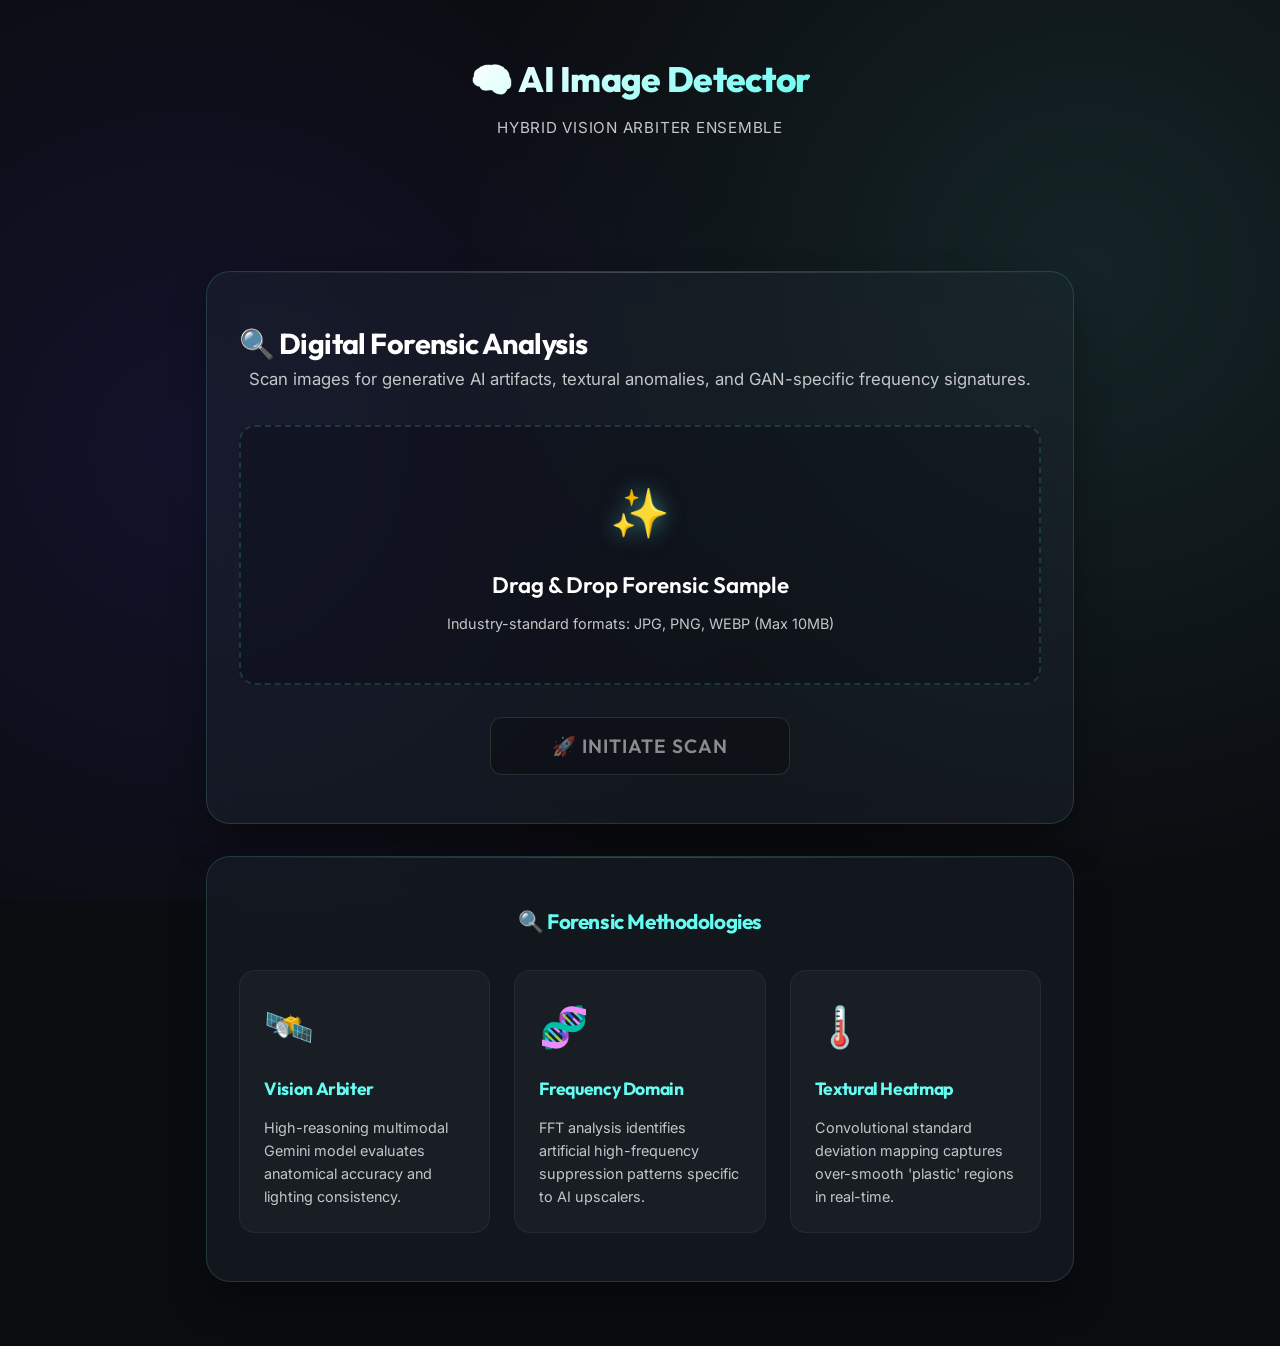
==== frontend/index.html @ 27a90df4 "first commit" ====
<!DOCTYPE html>
<html lang="en">
<head>
    <meta charset="UTF-8" />
    <meta name="viewport" content="width=device-width, initial-scale=1.0" />
    <title>AI Image Detector - Vision Arbiter Analysis</title>
    <link rel="stylesheet" href="style.css" />
    <link href="https://fonts.googleapis.com/css2?family=Inter:wght@400;500;600;700&family=Outfit:wght@400;600;700;800&display=swap" rel="stylesheet">
    <meta name="description" content="State-of-the-art AI image detection using the Gemini Vision Arbiter and local ensemble models.">
    <!-- OpenGraph SEO -->
    <meta property="og:title" content="AI Image Detector - Professional Analysis">
    <meta property="og:description" content="Detect AI-generated images with high-reasoning vision models.">
    <meta property="og:type" content="website">
    <meta name="twitter:card" content="summary_large_image">
    <meta name="twitter:title" content="AI Image Detector - Vision Arbiter Analysis">
    <meta name="twitter:description" content="AI image verification powered by Gemini 1.5 Vision and thermal heatmap analysis.">
</head>
<body>
    <nav class="navbar">
        <div class="container">
            <h1 class="logo">🧠 AI Image Detector</h1>
            <p style="text-align: center; color: var(--text-secondary); font-size: 0.95rem; margin-top: 0.5rem; letter-spacing: 0.05em;">
                HYBRID VISION ARBITER ENSEMBLE
            </p>
        </div>
    </nav>

    <main class="container">
        <section class="upload-section glass-panel">
            <h2>🔍 Digital Forensic Analysis</h2>
            <p style="text-align: center; color: var(--text-secondary); margin-bottom: 2rem; font-size: 1.05rem;">
                Scan images for generative AI artifacts, textural anomalies, and GAN-specific frequency signatures.
            </p>
            
            <label for="imageInput" class="drop-zone" id="dropZone">
                <div class="drop-zone-content">
                    <span class="upload-icon">✨</span>
                    <span class="drop-text" id="dropText">Drag & Drop Forensic Sample</span>
                    <span class="file-hint">Industry-standard formats: JPG, PNG, WEBP (Max 10MB)</span>
                </div>
                <input type="file" id="imageInput" accept="image/*" class="hidden-input" />
            </label>

            <div id="previewContainer" class="preview-container hidden">
                <div class="preview-wrapper">
                    <img id="preview" src="#" alt="Forensic sample preview" />
                    <div class="preview-overlay">
                        <span id="previewName">sample_id_001.jpg</span>
                    </div>
                </div>
            </div>
            
            <button id="analyzeBtn" class="glow-button" disabled>
                <span class="btn-content">🚀 INITIATE SCAN</span>
            </button>
        </section>

        <section id="resultSection" class="result-section glass-panel hidden">
            <h3>📊 Analysis Payload</h3>
            <div id="resultCard" class="card">
                <div class="result-details">
                    <div class="verdict-container">
                        <span class="verdict-label">Final Verdict</span>
                        <h3 id="resultText" class="verdict-status"></h3>
                    </div>
                    
                    <div class="meter-container">
                        <div class="meter-label">
                            <span>Forensic Confidence</span>
                            <span id="confidenceText" class="confidence-pct">0%</span>
                        </div>
                        <div class="meter-bar">
                            <div id="confidenceMeter" class="meter-fill"></div>
                        </div>
                    </div>

                    <div id="resultReason" class="report-text">
                        <span class="report-title">💡 Reason:</span>
                        <div id="additionalInfo"></div>
                    </div>
                    
                    <div id="scoreBreakdown" class="score-breakdown hidden">
                        <h4>🧩 Multi-Signal Analysis Breakdown</h4>
                        <div id="signalsContainer" class="signals-grid"></div>
                    </div>
                </div>
                <button id="resetBtn" class="reset-button">Analyze New Sample</button>
            </div>

            <div id="heatmapContainer" class="heatmap-container hidden">
                <h4>🔍 Artifact Heatmap (Signal Density)</h4>
                <p style="font-size: 0.9rem; color: var(--text-secondary); margin-bottom: 1.5rem; line-height: 1.4;">
                    Thermal visualization of localized textural anomalies. Areas in **RED** indicate regions with uncharacteristically smooth transition gradients typical of diffusion generators.
                </p>
                <div class="heatmap-wrapper">
                    <img id="heatmapImage" src="" alt="Detection heatmap" />
                </div>
            </div>
        </section>

        <section class="info-section glass-panel">
            <h2 style="font-size: 1.3rem; margin-bottom: 2rem; text-align: center; color: var(--primary-color);">🔍 Forensic Methodologies</h2>
            <div style="display: grid; grid-template-columns: repeat(auto-fit, minmax(240px, 1fr)); gap: 1.5rem;">
                <div class="info-card">
                    <div style="font-size: 2.5rem; margin-bottom: 1rem;">🛰️</div>
                    <h4 style="font-size: 1.1rem; margin-bottom: 0.8rem; color: var(--primary-color);">Vision Arbiter</h4>
                    <p style="font-size: 0.9rem; color: var(--text-secondary);">High-reasoning multimodal Gemini model evaluates anatomical accuracy and lighting consistency.</p>
                </div>
                <div class="info-card">
                    <div style="font-size: 2.5rem; margin-bottom: 1rem;">🧬</div>
                    <h4 style="font-size: 1.1rem; margin-bottom: 0.8rem; color: var(--primary-color);">Frequency Domain</h4>
                    <p style="font-size: 0.9rem; color: var(--text-secondary);">FFT analysis identifies artificial high-frequency suppression patterns specific to AI upscalers.</p>
                </div>
                <div class="info-card">
                    <div style="font-size: 2.5rem; margin-bottom: 1rem;">🌡️</div>
                    <h4 style="font-size: 1.1rem; margin-bottom: 0.8rem; color: var(--primary-color);">Textural Heatmap</h4>
                    <p style="font-size: 0.9rem; color: var(--text-secondary);">Convolutional standard deviation mapping captures over-smooth 'plastic' regions in real-time.</p>
                </div>
            </div>
        </section>
    </main>

    <div id="loading" class="loading hidden">
        <div class="spinner"></div>
        <p>Analyzing your image with AI...</p>
        <p style="font-size: 0.9rem; color: var(--text-secondary); margin-top: 0.5rem;">
            This may take a few seconds
        </p>
    </div>

    <script src="script.js"></script>
</body>
</html>
---- frontend/style.css ----
/* Futuristic AI Image Detector - Neon Glassmorphism Theme */

:root {
    --primary-color: #66FCF1;
    --primary-hover: #45A29E;
    --secondary-color: #4338CA;
    --danger-color: #EF4444;
    --warning-color: #F59E0B;
    --success-color: #10B981;
    
    --background-dark: #0B0C10;
    --background-card: rgba(31, 40, 51, 0.4);
    --background-hover: rgba(31, 40, 51, 0.8);
    
    --text-primary: #FFFFFF;
    --text-secondary: #C5C6C7;
    
    --border-color: rgba(102, 252, 241, 0.15);
    --border-hover: rgba(102, 252, 241, 0.5);
    
    --shadow-glow: 0 0 20px rgba(102, 252, 241, 0.15);
    --shadow-heavy: 0 20px 40px -10px rgba(0, 0, 0, 0.5);
    
    --accent-color: #6366f1;
    --accent-light: #818cf8;
}

* {
    box-sizing: border-box;
    margin: 0;
    padding: 0;
}

body {
    background-color: var(--background-dark);
    background-image: 
        radial-gradient(circle at 15% 50%, rgba(67, 56, 202, 0.15), transparent 50%),
        radial-gradient(circle at 85% 30%, rgba(102, 252, 241, 0.1), transparent 50%);
    background-attachment: fixed;
    color: var(--text-primary);
    font-family: 'Inter', sans-serif;
    line-height: 1.6;
    min-height: 100vh;
    overflow-x: hidden;
}

h1, h2, h3, h4, h5, h6 {
    font-family: 'Outfit', sans-serif;
    font-weight: 700;
    letter-spacing: -0.02em;
}

.container {
    max-width: 900px;
    margin: 0 auto;
    padding: 2rem 1rem;
    position: relative;
    z-index: 1;
}

/* Glassmorphism Panels */
.glass-panel {
    background: var(--background-card);
    backdrop-filter: blur(16px);
    -webkit-backdrop-filter: blur(16px);
    border: 1px solid var(--border-color);
    border-radius: 24px;
    box-shadow: var(--shadow-heavy);
    position: relative;
    overflow: hidden;
}

.glass-panel::before {
    content: '';
    position: absolute;
    top: 0; left: 0; right: 0;
    height: 1px;
    background: linear-gradient(90deg, transparent, rgba(255,255,255,0.2), transparent);
}

.navbar {
    padding: 1.2rem 2rem;
    margin-bottom: 3rem;
    display: flex;
    flex-direction: column;
    align-items: center;
    border-radius: 20px;
}

.logo {
    font-size: 2.2rem;
    font-weight: 800;
    background: linear-gradient(135deg, #fff, var(--primary-color));
    -webkit-background-clip: text;
    -webkit-text-fill-color: transparent;
    background-clip: text;
    display: inline-flex;
    align-items: center;
    gap: 0.5rem;
}

.upload-section, .info-section, .result-section {
    padding: 3rem 2rem;
    margin-bottom: 2rem;
    transition: transform 0.4s cubic-bezier(0.4, 0, 0.2, 1);
}

.upload-section h2 {
    font-size: 1.8rem;
}

/* Custom File Drop Zone */
.drop-zone {
    display: block;
    border: 2px dashed var(--border-color);
    border-radius: 16px;
    padding: 3rem 1rem;
    text-align: center;
    cursor: pointer;
    background: rgba(0, 0, 0, 0.2);
    transition: all 0.3s ease;
    margin-bottom: 2rem;
    position: relative;
    overflow: hidden;
}

.drop-zone:hover, .drop-zone.dragover {
    border-color: var(--primary-color);
    background: rgba(102, 252, 241, 0.05);
    box-shadow: inset 0 0 20px rgba(102, 252, 241, 0.1);
    transform: scale(1.02);
}

.hidden-input {
    width: 0.1px;
    height: 0.1px;
    opacity: 0;
    overflow: hidden;
    position: absolute;
    z-index: -1;
}

.drop-zone-content {
    display: flex;
    flex-direction: column;
    align-items: center;
    gap: 0.5rem;
    pointer-events: none;
}

.upload-icon {
    font-size: 3rem;
    margin-bottom: 0.5rem;
    filter: drop-shadow(0 0 10px rgba(102, 252, 241, 0.5));
}

.drop-text {
    font-family: 'Outfit', sans-serif;
    font-size: 1.4rem;
    font-weight: 600;
    color: var(--text-primary);
}

.file-hint {
    font-size: 0.9rem;
    color: var(--text-secondary);
}

/* Image Preview */
.preview-container {
    margin: 2rem auto;
    max-width: 500px;
    animation: fadeIn 0.5s ease;
}

.preview-wrapper {
    position: relative;
    border-radius: 16px;
    overflow: hidden;
    box-shadow: var(--shadow-glow);
    border: 1px solid var(--border-color);
}

.preview-wrapper img {
    width: 100%;
    display: block;
    object-fit: contain;
    max-height: 400px;
}

.preview-overlay {
    position: absolute;
    bottom: 0; left: 0; right: 0;
    background: linear-gradient(transparent, rgba(0,0,0,0.8));
    padding: 2rem 1rem 1rem;
    color: #fff;
    font-size: 0.9rem;
    text-align: center;
}

/* Glow Button */
.glow-button {
    background: linear-gradient(135deg, var(--secondary-color), var(--primary-hover));
    border: none;
    border-radius: 12px;
    padding: 1px;
    cursor: pointer;
    margin: 0 auto;
    display: block;
    width: 100%;
    max-width: 300px;
    position: relative;
    transition: all 0.3s cubic-bezier(0.4, 0, 0.2, 1);
}

.glow-button::before {
    content: '';
    position: absolute;
    top: -5px; bottom: -5px; left: -5px; right: -5px;
    background: linear-gradient(135deg, var(--primary-color), var(--secondary-color));
    border-radius: 16px;
    z-index: -1;
    opacity: 0;
    filter: blur(15px);
    transition: opacity 0.3s ease;
}

.glow-button:not(:disabled):hover::before {
    opacity: 0.6;
}

.glow-button:not(:disabled):hover {
    transform: translateY(-2px);
}

.glow-button:disabled {
    opacity: 0.5;
    cursor: not-allowed;
    background: #444;
}

.btn-content {
    display: block;
    background: #0B0C10;
    padding: 1rem 2rem;
    border-radius: 11px;
    color: var(--text-primary);
    font-family: 'Outfit', sans-serif;
    font-size: 1.2rem;
    font-weight: 600;
    letter-spacing: 0.05em;
    transition: background 0.3s ease;
}

.glow-button:not(:disabled):hover .btn-content {
    background: transparent;
}

/* Results Section */
.result-section {
    text-align: center;
}

.result-section h3 {
    font-size: 1.5rem;
    margin-bottom: 2rem;
    color: var(--text-secondary);
    text-transform: uppercase;
    letter-spacing: 0.1em;
}

.card {
    background: var(--background-hover);
    padding: 3.5rem 2rem;
    border-radius: 32px;
    position: relative;
    overflow: hidden;
    animation: slideUp 0.8s cubic-bezier(0.2, 0.8, 0.2, 1);
    border: 1px solid var(--border-color);
    box-shadow: 0 30px 60px -12px rgba(0, 0, 0, 0.6);
}

.verdict-container {
    margin-bottom: 3rem;
    text-align: center;
}

.verdict-label {
    text-transform: uppercase;
    font-size: 0.85rem;
    font-weight: 700;
    letter-spacing: 0.2em;
    color: var(--text-secondary);
    display: block;
    margin-bottom: 1rem;
    opacity: 0.7;
}

.verdict-status {
    font-size: 3.2rem;
    font-weight: 900;
    line-height: 1.1;
    transition: all 0.3s ease;
}

/* Color States */
.state-ai .verdict-status {
    color: #ff4d4d;
    text-shadow: 0 0 30px rgba(255, 77, 77, 0.4);
}

.state-real .verdict-status {
    color: #00ffbb;
    text-shadow: 0 0 30px rgba(0, 255, 187, 0.4);
}

.state-uncertain .verdict-status {
    color: #ffcc00;
    text-shadow: 0 0 30px rgba(255, 204, 0, 0.4);
}

.meter-container {
    margin-bottom: 3rem;
    max-width: 500px;
    margin-left: auto;
    margin-right: auto;
}

.meter-label {
    display: flex;
    justify-content: space-between;
    margin-bottom: 1rem;
    font-weight: 700;
    font-size: 1rem;
    color: var(--text-secondary);
}

.confidence-pct {
    font-family: 'Outfit', sans-serif;
    font-weight: 900;
    font-size: 1.2rem;
}

.meter-bar {
    height: 16px;
    background: rgba(255, 255, 255, 0.05);
    border-radius: 20px;
    overflow: hidden;
    position: relative;
    border: 1px solid rgba(255, 255, 255, 0.1);
}

.meter-fill {
    height: 100%;
    transition: width 1.8s cubic-bezier(0.3, 1, 0.3, 1);
    width: 0;
}

.state-ai .meter-fill { background: linear-gradient(90deg, #ff416c, #ff4b2b); box-shadow: 0 0 20px rgba(255, 65, 108, 0.5); }
.state-real .meter-fill { background: linear-gradient(90deg, #0cebeb, #20e2d7, #00ffbb); box-shadow: 0 0 20px rgba(0, 255, 187, 0.5); }
.state-uncertain .meter-fill { background: linear-gradient(90deg, #f2994a, #f2c94c); box-shadow: 0 0 20px rgba(242, 201, 76, 0.5); }

.report-text {
    background: rgba(0, 0, 0, 0.3);
    padding: 2rem;
    border-radius: 20px;
    font-size: 1.1rem;
    line-height: 1.8;
    margin-bottom: 3rem;
    border: 1px solid rgba(255, 255, 255, 0.05);
    text-align: left;
    max-width: 550px;
    margin-left: auto;
    margin-right: auto;
    white-space: pre-wrap;
    color: var(--text-primary);
}

.report-title {
    font-weight: 800;
    font-size: 0.9rem;
    text-transform: uppercase;
    letter-spacing: 0.15em;
    color: var(--text-secondary);
    margin-bottom: 1rem;
    display: block;
}

.score-breakdown {
    margin-top: 3rem;
    padding-top: 3rem;
    border-top: 1px solid rgba(255, 255, 255, 0.05);
}

/* Heatmap Section */
.heatmap-container {
    margin-top: 3rem;
    padding: 2rem;
    background: rgba(0, 0, 0, 0.2);
    border-radius: 20px;
    border: 1px solid var(--border-color);
}

.heatmap-container h4 {
    margin-bottom: 0.5rem;
    font-size: 1.4rem;
    color: var(--primary-color);
}

.heatmap-wrapper {
    margin: 1.5rem auto;
    max-width: 400px;
    border-radius: 12px;
    overflow: hidden;
    position: relative;
    box-shadow: 0 0 30px rgba(0,0,0,0.5);
    border: 1px solid var(--border-color);
}

.heatmap-wrapper img {
    width: 100%;
    display: block;
    mix-blend-mode: screen; /* Optional: makes heatmap blend better if it's mostly black/colored */
}


/* Loading Overlay */
.loading {
    position: fixed;
    top: 0; left: 0; right: 0; bottom: 0;
    background: rgba(11, 12, 16, 0.95);
    backdrop-filter: blur(10px);
    display: flex;
    flex-direction: column;
    justify-content: center;
    align-items: center;
    z-index: 9999;
}

.loading.hidden {
    display: none;
}

.spinner {
    width: 80px;
    height: 80px;
    border-radius: 50%;
    border: 3px solid transparent;
    border-top: 3px solid var(--primary-color);
    border-right: 3px solid var(--secondary-color);
    border-bottom: 3px solid var(--primary-color);
    animation: glow-spin 1.5s linear infinite;
    margin-bottom: 2rem;
}

@keyframes glow-spin {
    0% { transform: rotate(0deg); filter: drop-shadow(0 0 5px var(--primary-color)); }
    50% { filter: drop-shadow(0 0 15px var(--primary-color)); }
    100% { transform: rotate(360deg); filter: drop-shadow(0 0 5px var(--primary-color)); }
}

.hidden {
    display: none !important;
}

@keyframes fadeIn {
    from { opacity: 0; }
    to { opacity: 1; }
}

@keyframes slideUp {
    from { transform: translateY(30px); opacity: 0; }
    to { transform: translateY(0); opacity: 1; }
}

.fade-in-up {
    animation: slideUp 0.6s cubic-bezier(0.4, 0, 0.2, 1) forwards;
}

.info-card {
    background: rgba(255, 255, 255, 0.03);
    padding: 1.5rem;
    border-radius: 16px;
    border: 1px solid rgba(255, 255, 255, 0.05);
    transition: all 0.3s ease;
}

.info-card:hover {
    background: rgba(255, 255, 255, 0.07);
    transform: translateY(-5px);
    border-color: var(--primary-color);
}

/* Responsive */
@media (max-width: 768px) {
    .container { padding: 1rem; }
    .upload-section, .info-section, .result-section { padding: 2rem 1.5rem; }
    .logo { font-size: 1.8rem; }
    .card h3#resultText { font-size: 2.2rem; }
}
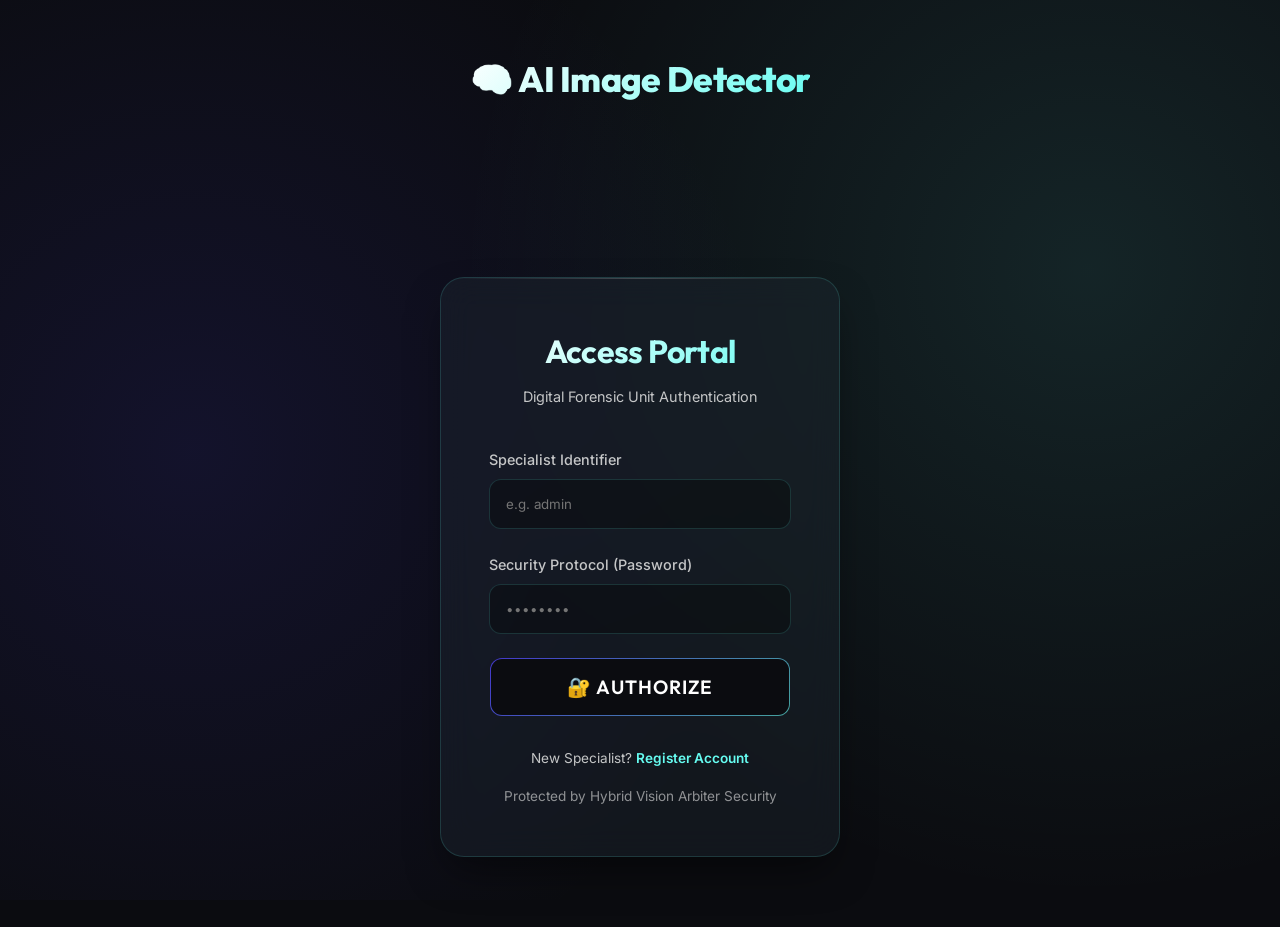
==== commit c3b1d71e: "added new features" ====
--- a/frontend/index.html
+++ b/frontend/index.html
@@ -22,6 +22,11 @@
             <p style="text-align: center; color: var(--text-secondary); font-size: 0.95rem; margin-top: 0.5rem; letter-spacing: 0.05em;">
                 HYBRID VISION ARBITER ENSEMBLE
             </p>
+            <div style="position: absolute; top: 1.5rem; right: 2rem;">
+                <button id="logoutBtn" style="background: transparent; border: 1px solid var(--border-color); color: var(--text-secondary); padding: 0.5rem 1rem; border-radius: 8px; cursor: pointer; font-size: 0.8rem; transition: all 0.3s ease;">
+                    🚪 Logout
+                </button>
+            </div>
         </div>
     </nav>
 
@@ -128,6 +133,17 @@
         </p>
     </div>
 
+    <script>
+        // Authentication Guard
+        if (!localStorage.getItem('auth_token')) {
+            window.location.href = 'login.html';
+        }
+
+        document.getElementById('logoutBtn').addEventListener('click', () => {
+            localStorage.removeItem('auth_token');
+            window.location.href = 'login.html';
+        });
+    </script>
     <script src="script.js"></script>
 </body>
 </html>
--- a/frontend/style.css
+++ b/frontend/style.css
@@ -477,6 +477,30 @@
     animation: slideUp 0.6s cubic-bezier(0.4, 0, 0.2, 1) forwards;
 }
 
+.signal-pill {
+    background: rgba(255, 255, 255, 0.05);
+    border: 1px solid rgba(255, 255, 255, 0.1);
+    padding: 1rem;
+    border-radius: 12px;
+    text-align: center;
+    transition: all 0.3s ease;
+}
+
+.signal-pill:hover {
+    background: rgba(255, 255, 255, 0.08);
+    transform: translateY(-2px);
+}
+
+.signal-pill.signal-offline {
+    border-color: rgba(255, 193, 7, 0.3);
+    background: rgba(255, 193, 7, 0.05);
+}
+
+.signal-pill.signal-offline .signal-val {
+    color: #ffc107;
+    font-size: 0.8rem;
+}
+
 .info-card {
     background: rgba(255, 255, 255, 0.03);
     padding: 1.5rem;
